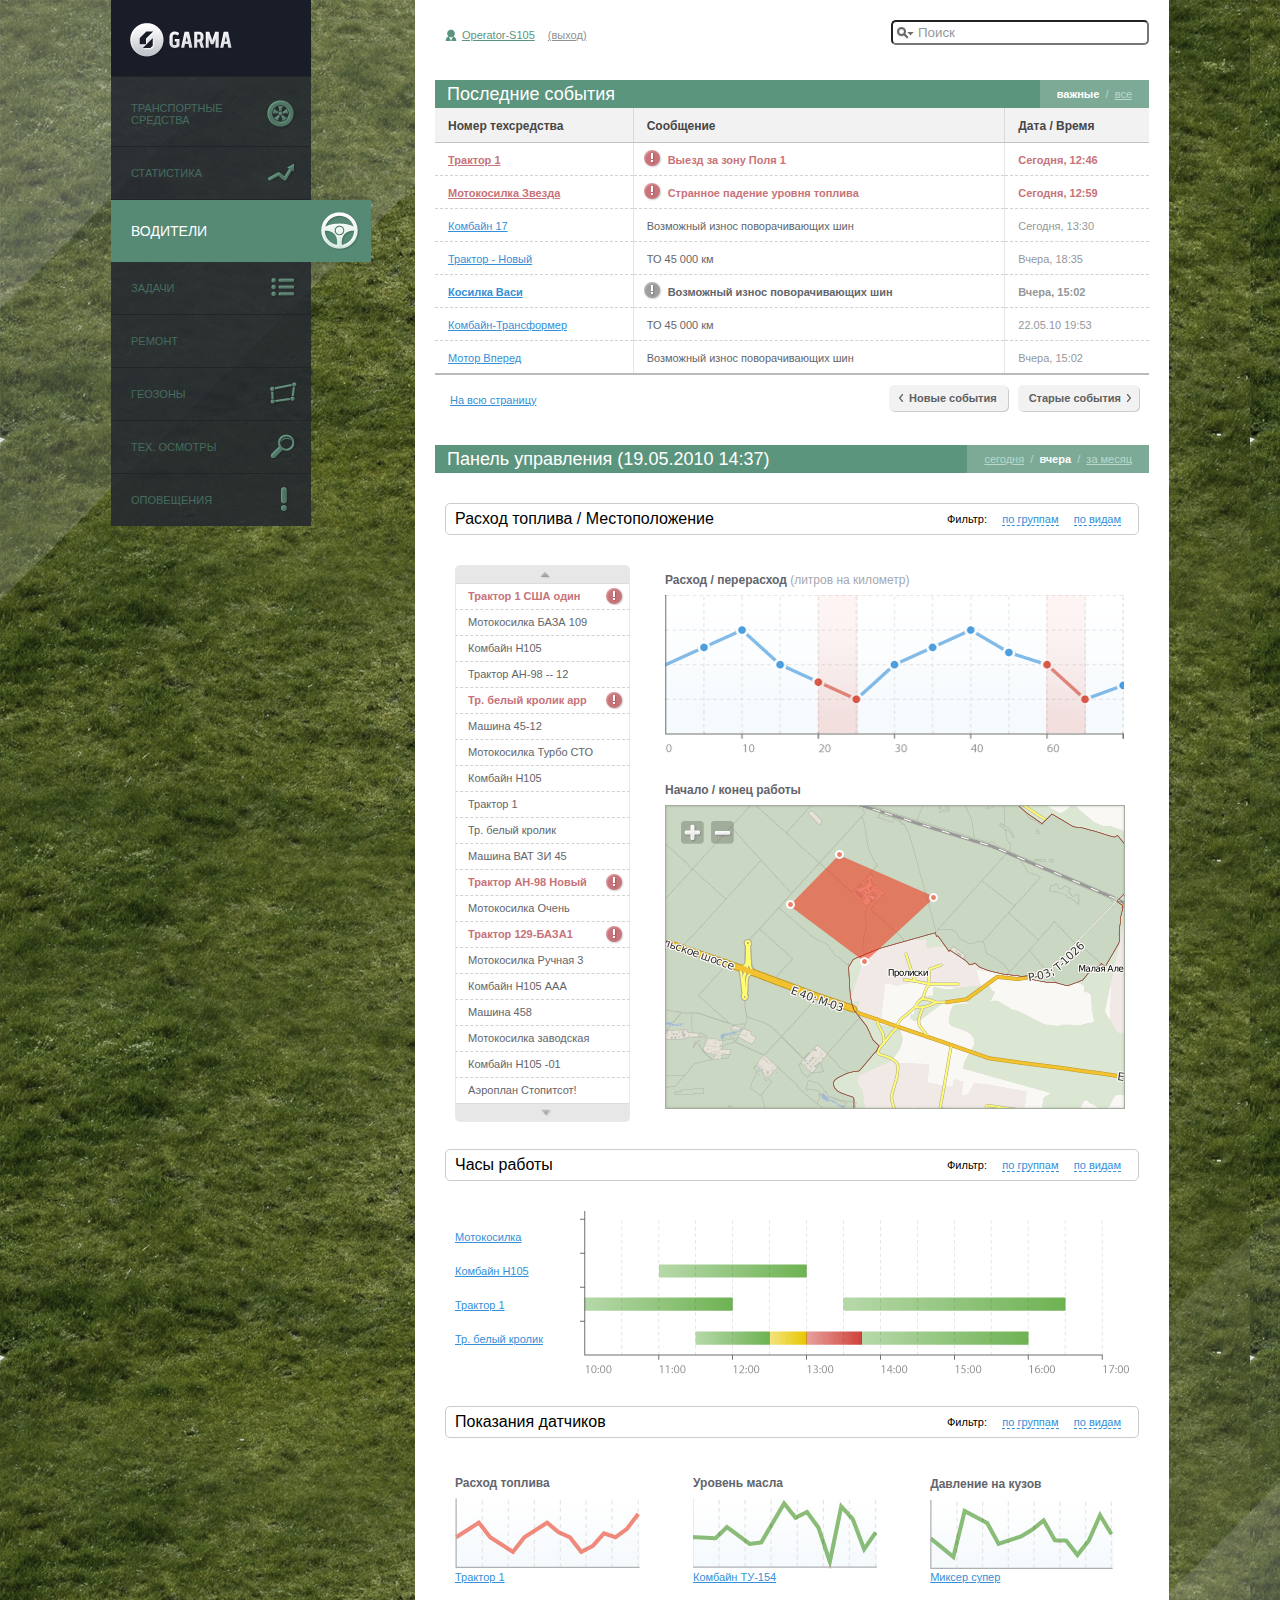
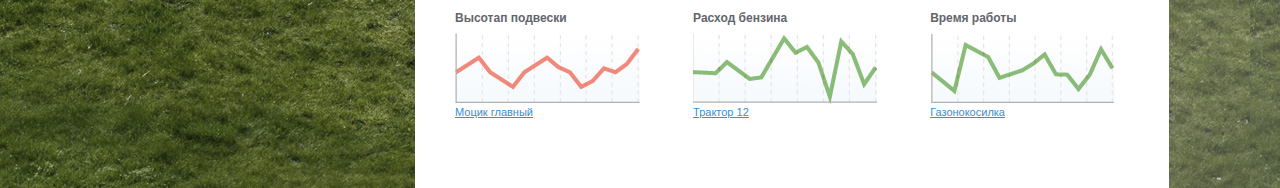
==== operator/dashboard.html @ 0a2bbd02 "operator pages. dashboard." ====
<!DOCTYPE HTML>
<html>
<head>
    <title>Garma</title>
    <meta charset="utf-8">
    <link href="css/all.css" rel="stylesheet" />
</head>
<body>
<div id="outerCover">
    <div id="innerCover">
        <div id="viewport">
            <div id="menu">
                <div class="emulsion">&nbsp;</div>
                <div class="itself">
                    <a href="#" class="logo"></a>
                    <a href="#" class="transport">Транспортные средства</a>
                    <a href="#" class="statistic">Статистика</a>
                    <a href="#" class="active drivers">водители</a>
                    <a href="#" class="tasks">задачи</a>
                    <a href="#" class="repair">ремонт</a>
                    <a href="#" class="zones">геозоны</a>
                    <a href="#" class="checkup">Тех. осмотры</a>
                    <a href="#" class="notifications">оповещения</a>
                </div>
            </div>
            <div id="content">
                <div class="topbar">
                    <input type="text" class="search fr default" value="Поиск" />
                    <a href="#" class="green ml10 operator">Operator-S105</a>
                    <a href="#" class="grey ml10">(выход)</a>
                </div>
                <div class="block">
                    <h2>Последние события <span><b>важные</b> &nbsp;/&nbsp; <a href="#">все</a></span></h2>
                    <table>
                        <tr>
                            <th>Номер техсредства</th>
                            <th>Сообщение</th>
                            <th>Дата / Время</th>
                        </tr>
                        <tr class="warning">
                            <td><a href="#">Трактор 1</a></td>
                            <td class="icon">Выезд за зону Поля 1</td>
                            <td>Сегодня, 12:46</td>
                        </tr>
                        <tr class="warning">
                            <td><a href="#">Мотокосилка Звезда</a></td>
                            <td class="icon">Странное падение уровня топлива</td>
                            <td>Сегодня, 12:59</td>
                        </tr>
                        <tr>
                            <td><a href="#">Комбайн 17</a></td>
                            <td>Возможный износ поворачивающих шин</td>
                            <td>Сегодня, 13:30</td>
                        </tr>
                        <tr>
                            <td><a href="#">Трактор - Новый</a></td>
                            <td>ТО 45 000 км</td>
                            <td>Вчера, 18:35</td>
                        </tr>
                        <tr class="notification">
                            <td><a href="#">Косилка Васи</a></td>
                            <td class="icon">Возможный износ поворачивающих шин</td>
                            <td>Вчера, 15:02</td>
                        </tr>
                        <tr>
                            <td><a href="#">Комбайн-Трансформер</a></td>
                            <td>ТО 45 000 км</td>
                            <td>22.05.10 19:53</td>
                        </tr>
                        <tr>
                            <td><a href="#">Мотор Вперед</a></td>
                            <td>Возможный износ поворачивающих шин</td>
                            <td>Вчера, 15:02</td>
                        </tr>
                    </table>
                    <div class="mt10 buttonbar">
                        <a href="#" class="ml15">На всю страницу</a>
                        <a href="#" class="button fr mr10 right">Старые события</a>
                        <a href="#" class="button fr mr10 left">Новые события</a>
                    </div>
                </div>
                <div class="block">
                    <h2>Панель управления (19.05.2010 14:37)
                        <span><a href="#">сегодня</a> &nbsp;/&nbsp; <b>вчера</b> &nbsp;/&nbsp; <a href="#">за месяц</a></span>
                    </h2>
                    <div class="p10">
                        <h3>
                            Расход топлива / Местоположение
                            <span>Фильтр: &nbsp; &nbsp; <a href="#">по группам</a> &nbsp; &nbsp; <a href="#">по видам</a></span>
                        </h3>
                        <div class="p10">
                            <ul class="slider fl">
                                <li><a href="#">&nbsp;</a></li>
                                <li class="warning"><a href="#">Трактор 1 США один</a></li>
                                <li><a href="#"><a href="#">Мотокосилка БАЗА 109</a></li>
                                <li><a href="#">Комбайн Н105</a></li>
                                <li><a href="#">Трактор АН-98 -- 12</a></li>
                                <li class="warning"><a href="#">Тр. белый кролик арр</a></li>
                                <li><a href="#">Машина 45-12</a></li>
                                <li><a href="#">Мотокосилка Турбо СТО</a></li>
                                <li><a href="#">Комбайн Н105</a></li>
                                <li><a href="#">Трактор 1</a></li>
                                <li><a href="#">Тр. белый кролик</a></li>
                                <li><a href="#">Машина ВАТ ЗИ 45</a></li>
                                <li class="warning"><a href="#">Трактор АН-98 Новый</a></li>
                                <li><a href="#">Мотокосилка Очень</a></li>
                                <li class="warning"><a href="#">Трактор 129-БАЗА1</a></li>
                                <li><a href="#">Мотокосилка Ручная 3</a></li>
                                <li><a href="#">Комбайн Н105 ААА</a></li>
                                <li><a href="#">Машина 458</a></li>
                                <li><a href="#">Мотокосилка заводская</a></li>
                                <li><a href="#">Комбайн Н105 -01</a></li>
                                <li><a href="#">Аэроплан Стопитсот!</a></li>
                                <li><a href="#">&nbsp;</a></li>
                            </ul>
                            <div class="right">
                                <h4>Расход / перерасход <span>(литров на километр)</span></h4>
                                <img src="img/temp/graph1.gif" /><br>
                                <h4 class="mt20">Начало /  конец работы</h4>
                                <div class="map" style="width: 458px; height: 302px; background-image: url('img/temp/map.gif');">
                                    <a href="#" class="plus"></a>
                                    <a href="#" class="minus"></a>
                                </div>
                            </div>
                        </div>
                        <h3 class="mt30">Часы работы <span>Фильтр: &nbsp; &nbsp; <a href="#">по группам</a> &nbsp; &nbsp; <a href="#">по видам</a></span></h3>
                        <div class="p10">
                            <div class="ghant">
                                <img class="fr" src="img/temp/worktime.gif"/>
                                <div class="legend">
                                    <a href="#">Мотокосилка</a>
                                    <a href="#">Комбайн Н105</a>
                                    <a href="#">Трактор 1</a>
                                    <a href="#">Тр. белый кролик</a>
                                </div>
                            </div>
                        </div>
                        <h3 class="mt20">Показания датчиков <span>Фильтр: &nbsp; &nbsp; <a href="#">по группам</a> &nbsp; &nbsp; <a href="#">по видам</a></span></h3>
                        <div class="p10 graphs">
                            <div class="graph">
                                <h4>Расход топлива</h4>
                                <img src="img/temp/g1.jpg" /><br>
                                <a href="#">Трактор 1</a>
                            </div>
                            <div class="graph">
                                <h4>Уровень масла</h4>
                                <img src="img/temp/g2.jpg" /><br>
                                <a href="#">Комбайн ТУ-154</a>
                            </div>
                            <div class="graph">
                                <h4>Давление на кузов</h4>
                                <img src="img/temp/g3.jpg" /><br>
                                <a href="#">Миксер супер</a>
                            </div>
                            <div class="graph">
                                <h4>Высотап подвески</h4>
                                <img src="img/temp/g4.jpg" /><br>
                                <a href="#">Моцик главный</a>
                            </div>
                            <div class="graph">
                                <h4>Расход бензина</h4>
                                <img src="img/temp/g5.jpg" /><br>
                                <a href="#">Трактор 12</a>
                            </div>
                            <div class="graph">
                                <h4>Время работы</h4>
                                <img src="img/temp/g6.jpg" /><br>
                                <a href="#">Газонокосилка</a>
                            </div>
                        </div>
                    </div>
                </div>
            </div>
        </div>
    </div>
</div>
</body>
</html>
---- operator/css/all.css ----
@import "layout.css";
@import "menu.css";

@import "inputs.css";
@import "elements.css";

@import "links.css";
@import "helpers.css";

@import "global.css";
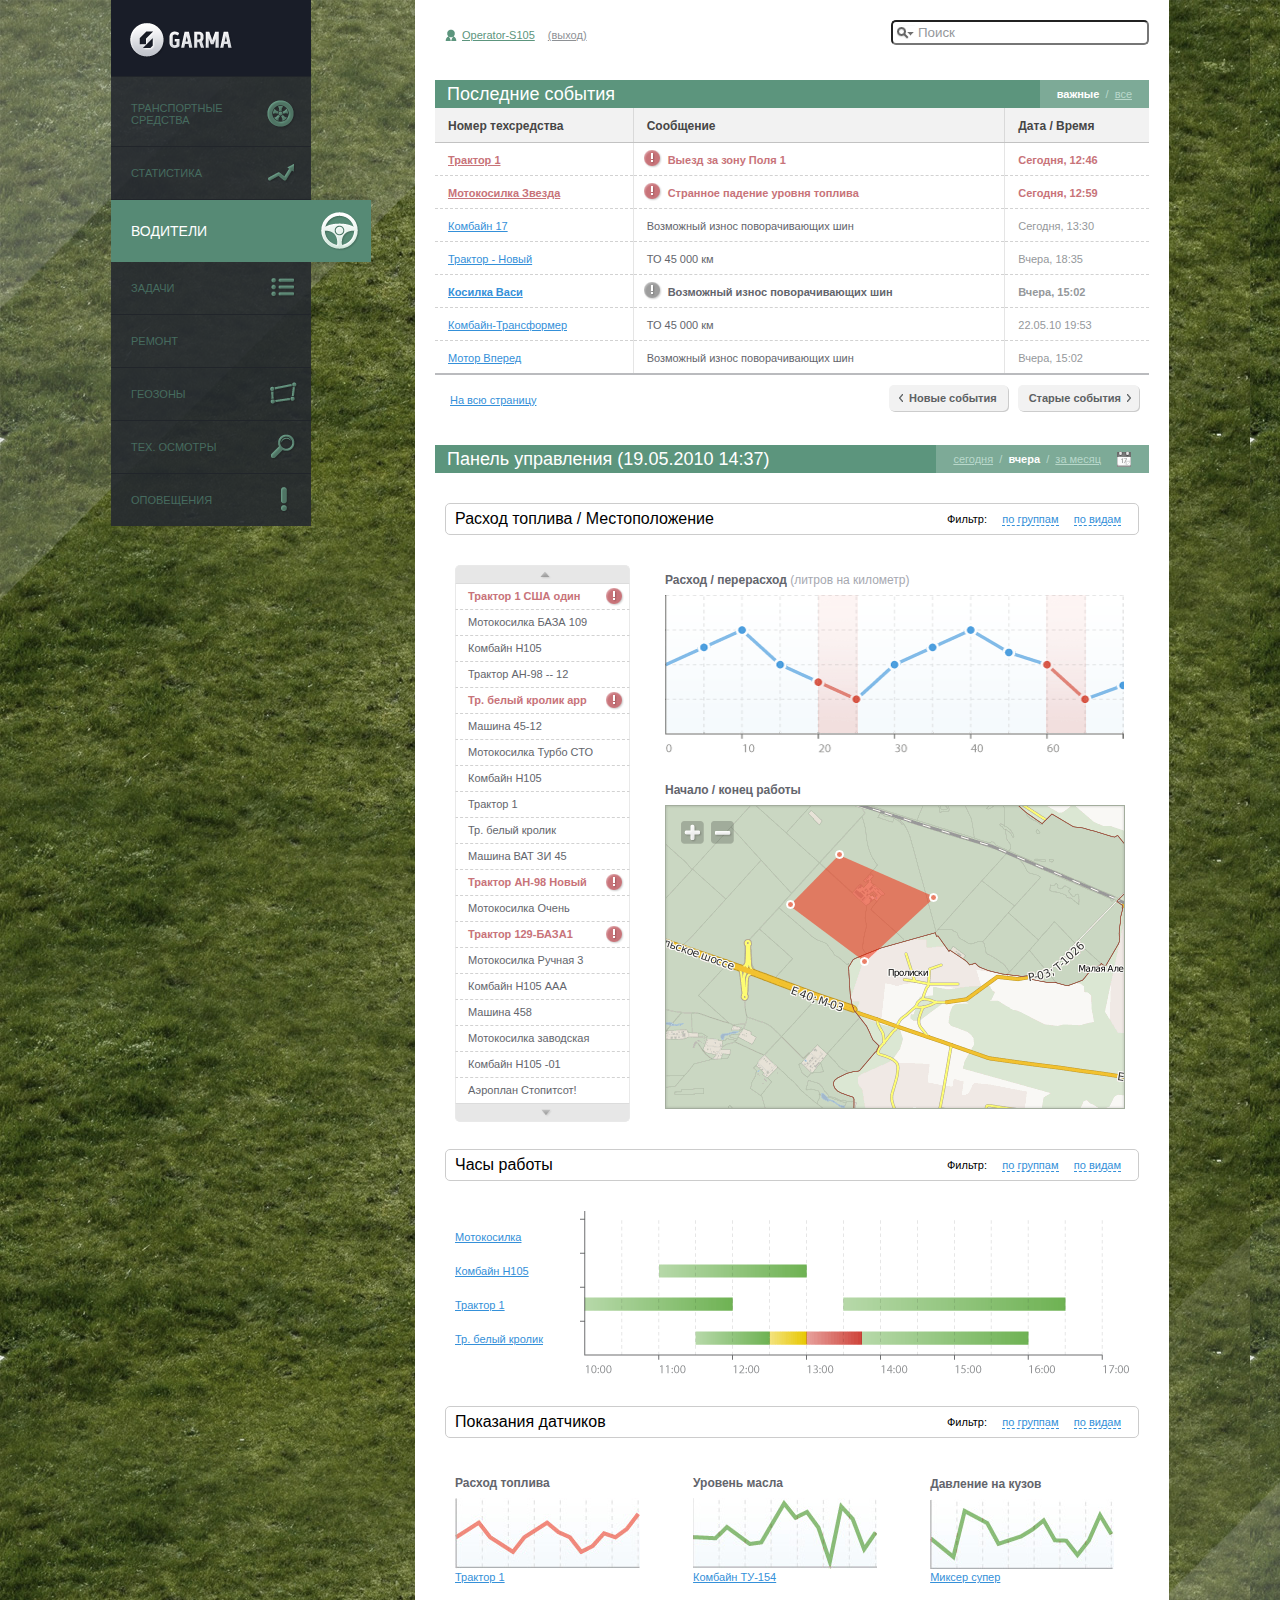
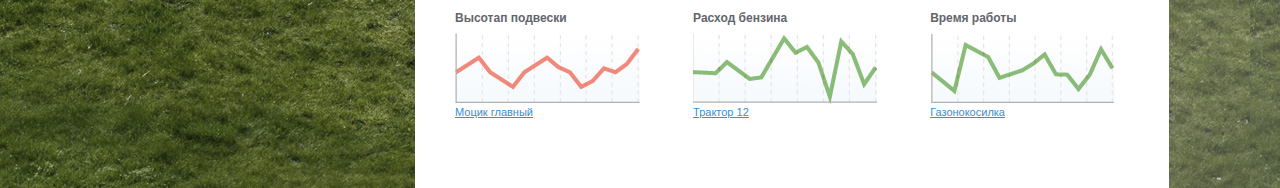
==== commit c30d083a: "dashboard. missed calendar icon" ====
--- a/operator/dashboard.html
+++ b/operator/dashboard.html
@@ -81,7 +81,7 @@
                 </div>
                 <div class="block">
                     <h2>Панель управления (19.05.2010 14:37)
-                        <span><a href="#">сегодня</a> &nbsp;/&nbsp; <b>вчера</b> &nbsp;/&nbsp; <a href="#">за месяц</a></span>
+                        <span class="calendar"><a href="#">сегодня</a> &nbsp;/&nbsp; <b>вчера</b> &nbsp;/&nbsp; <a href="#">за месяц</a></span>
                     </h2>
                     <div class="p10">
                         <h3>
